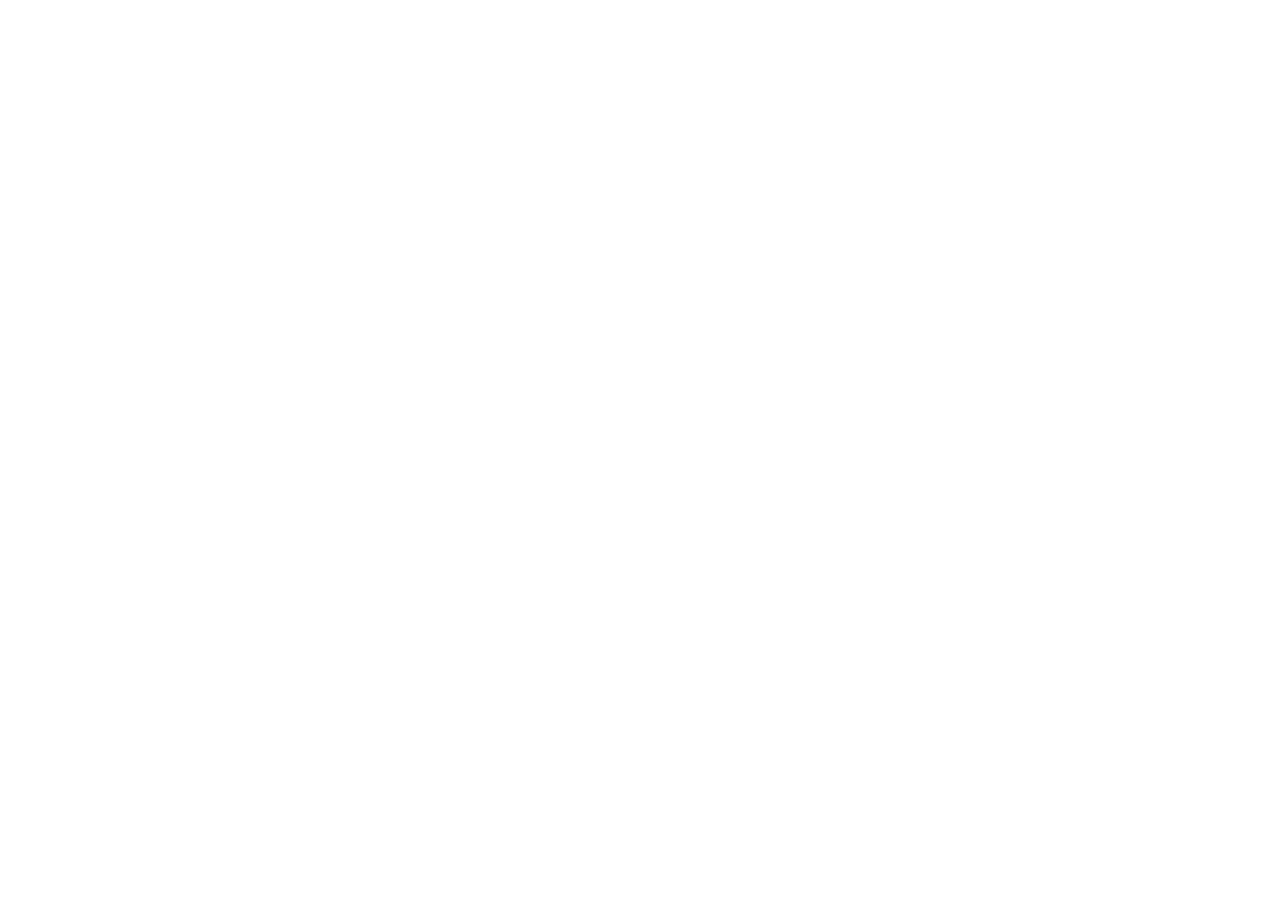
==== src/artist.html @ 1e5ed9c5 "add title" ====
<!DOCTYPE html>
<html lang="en">
<head>
    <meta charset="UTF-8">
    <meta http-equiv="X-UA-Compatible" content="IE=edge">
    <meta name="viewport" content="width=device-width, initial-scale=1.0">
    <title>Music Box Марго М</title>
</head>
<body>
    
</body>
</html>
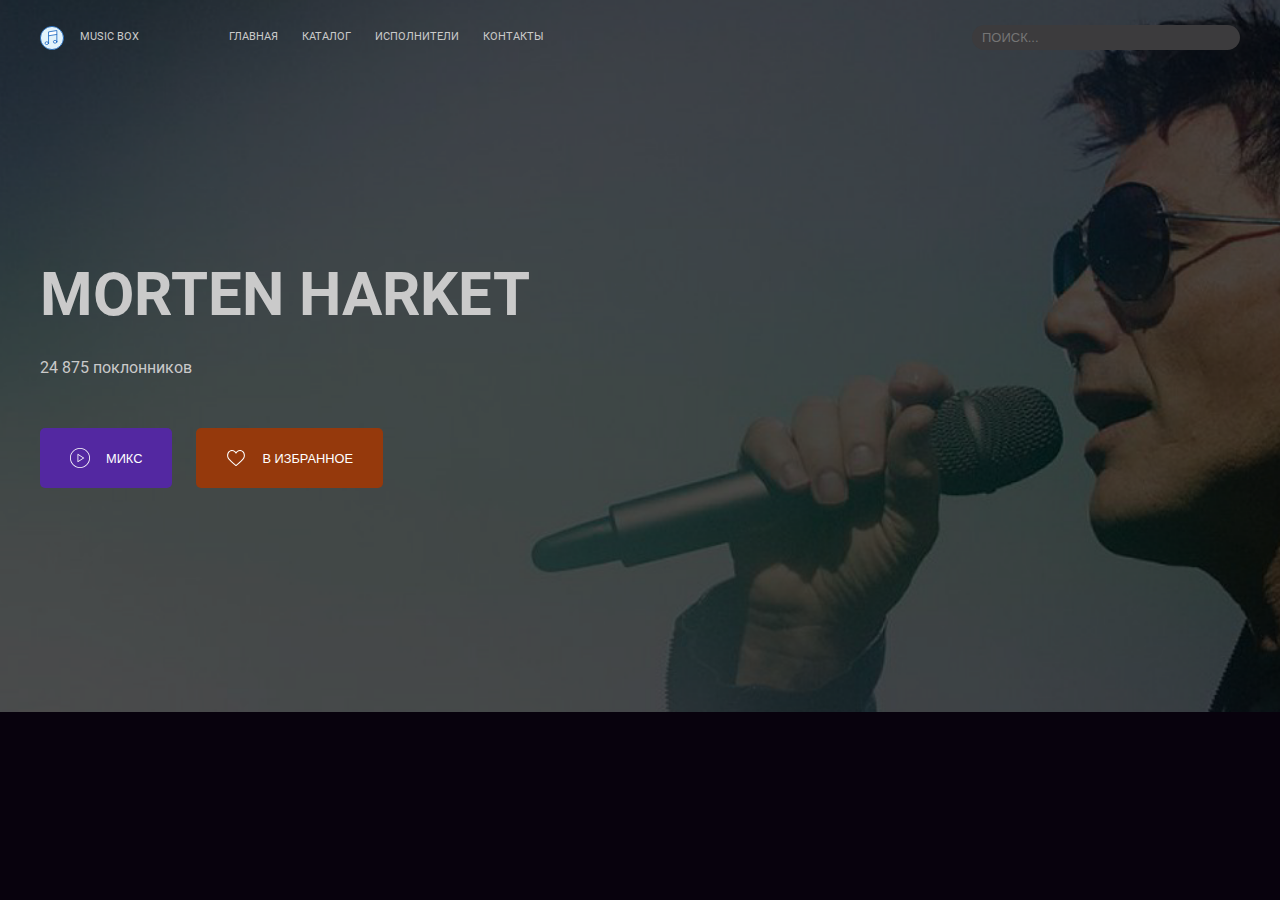
==== commit 144b7778: "artist.html первая секция" ====
--- a/src/artist.html
+++ b/src/artist.html
@@ -1,12 +1,46 @@
 <!DOCTYPE html>
-<html lang="en">
+<html lang="ru">
+
 <head>
     <meta charset="UTF-8">
     <meta http-equiv="X-UA-Compatible" content="IE=edge">
     <meta name="viewport" content="width=device-width, initial-scale=1.0">
     <title>Music Box Марго М</title>
+
+    <link rel="stylesheet" href="scss/general.css">
+    <link rel="stylesheet" href="scss/header.css">
+    <link rel="stylesheet" href="scss/artist.css">
+    <link rel="stylesheet" href="scss/footer.css">
 </head>
+
 <body>
-    
+    <header class="header">
+        <div class="logo">
+            <img src="images\logo.svg" alt="logo" class="logo__img">
+            <p class="logo__text">MUSIC BOX</p>
+        </div>
+        <ul class="nav__list">
+            <li class="nav__li"><a href="#" class="nav__link">Главная</a></li>
+            <li class="nav__li"><a href="#" class="nav__link">Каталог</a></li>
+            <li class="nav__li"><a href="#" class="nav__link">Исполнители</a></li>
+            <li class="nav__li"><a href="#" class="nav__link">Контакты</a></li>
+        </ul>
+        <input type="text" placeholder="ПОИСК..." class="nav__search">
+    </header>
+    <main>
+        <section id="page-description" class="artist">
+            <div class="content">
+                <h1 class="artist__title">Morten Harket</h1>
+                <p class="artist__text">24 875 поклонников</p>
+                <div class="artist__btns">
+                    <button class="btn artist__btn btn__purple"><img src="images\play-button.svg" alt="play-button"
+                            class="btn__play"> Микс</button>
+                    <button class="btn artist__btn btn__orange"><img src="images\heart.svg" alt="play-button"
+                        class="btn__heart"> В избранное</button>
+                </div>
+            </div>
+        </section>
+    </main>
 </body>
+
 </html>--- a/src/scss/general.css
+++ b/src/scss/general.css
@@ -0,0 +1,48 @@
+@font-face {
+  font-weight: 400;
+  font-family: Roboto;
+  src: url("../fonts/Roboto-Regular.ttf");
+}
+@font-face {
+  font-weight: 700;
+  font-family: Roboto;
+  src: url("../fonts/Roboto-Bold.ttf");
+}
+main {
+  margin: 0;
+}
+
+body {
+  margin: 0;
+  font-family: Roboto, sans-serif;
+  font-size: 18px;
+  line-height: 1.5;
+  color: #cacaca;
+  background-color: #08020d;
+}
+
+h1 {
+  margin: 0;
+  font-size: 60px;
+  line-height: 90px;
+  font-weight: 700;
+  text-transform: uppercase;
+}
+
+h2 {
+  margin: 0;
+  font-size: 38px;
+  line-height: 57px;
+  font-weight: 700;
+  text-transform: uppercase;
+}
+
+p {
+  margin: 0;
+}
+
+@media (max-width: 650px) {
+  h1 {
+    font-size: 18px;
+  }
+}/*# sourceMappingURL=general.css.map */--- a/src/scss/header.css
+++ b/src/scss/header.css
@@ -0,0 +1,192 @@
+/* header */
+.header {
+  position: absolute;
+  top: 25px;
+  left: 0;
+  right: 0;
+  margin: 0 auto;
+  padding: 0;
+  font-size: 11px;
+  display: flex;
+  flex-direction: row;
+  align-items: center;
+  max-width: 1200px;
+  z-index: 1;
+}
+
+.nav {
+  display: flex;
+  flex-direction: row;
+  align-items: center;
+}
+.nav__list {
+  display: flex;
+  flex-direction: row;
+  margin: 0;
+  padding-left: 78px;
+}
+.nav__li {
+  display: block;
+  list-style: none;
+  margin: 0 12px;
+  text-transform: uppercase;
+}
+.nav__link {
+  text-decoration: none;
+  color: #cacaca;
+}
+.nav__link:hover {
+  color: #fff;
+}
+.nav__search {
+  padding: 0 10px;
+  margin: 0;
+  margin-left: auto;
+  width: 248px;
+  height: 25px;
+  border-radius: 50px;
+  border: none;
+  background-color: #3c3b3d;
+  font-family: Arial, Helvetica, sans-serif;
+  font-size: 13px;
+  color: #757575;
+}
+
+.logo__img {
+  width: 24px;
+  height: 24px;
+  margin-right: 16px;
+}
+
+.logo__text {
+  margin: 0;
+}
+
+.logo {
+  display: flex;
+  flex-direction: row;
+  align-items: center;
+}
+
+@media (max-width: 1200px) {
+  .header {
+    margin-right: 20px;
+  }
+}
+@media (max-width: 675px) {
+  .header {
+    display: flex;
+    flex-direction: column;
+    align-items: flex-start;
+    padding: 0 20px;
+  }
+  .nav__list {
+    display: flex;
+    flex-direction: column;
+    padding: 0;
+  }
+  .nav__li {
+    padding: 0;
+    margin: 0;
+    margin-bottom: 3px;
+  }
+  .nav__link {
+    padding: 0;
+    margin: 0;
+  }
+  .nav__search {
+    width: 100%;
+    margin: 0;
+    margin-top: 15px;
+  }
+  .logo {
+    display: flex;
+    flex-direction: row;
+    align-items: center;
+    margin-bottom: 17px;
+  }
+}
+/*hero */
+.hero {
+  position: relative;
+  display: flex;
+  justify-content: center;
+  margin: 0;
+  background-image: url("../images/banner.png");
+  background-position: center;
+  background-size: cover;
+}
+.hero__subtitle {
+  margin-bottom: 31px;
+}
+.hero__form {
+  max-width: 570px;
+  margin: 0 auto;
+}
+.hero__text {
+  margin-bottom: 31px;
+}
+
+.content {
+  max-width: 1200px;
+  margin: 200px auto;
+  text-align: center;
+}
+
+.form__input {
+  min-width: 258px;
+  min-height: 50px;
+  padding: 0;
+  padding-left: 20px;
+  margin: 0;
+  margin-bottom: 1.5rem;
+  border: 2px solid #cacaca;
+  border-radius: 3px;
+  background: none;
+  color: #fff;
+}
+
+.btn {
+  padding: 20px 30px;
+  border-radius: 5px;
+  font-family: Arial, Helvetica, sans-serif;
+  text-transform: uppercase;
+  color: #fff;
+  cursor: pointer;
+}
+.btn__green {
+  width: 100%;
+  border: none;
+  background-color: #34c176;
+}
+.btn__green:hover {
+  background-color: #1e8950;
+}
+
+@media (max-width: 1200px) {
+  .hero {
+    padding: 0 20px;
+  }
+  .content {
+    width: 100%;
+    margin: 250px 0 200px 0;
+    margin-right: 20px;
+  }
+}
+@media (max-width: 650px) {
+  .hero__title {
+    font-size: 30px;
+    line-height: 45px;
+  }
+  .hero__subtitle {
+    font-size: 18px;
+    margin-bottom: 16px;
+  }
+  .hero__text {
+    font-size: 16px;
+    margin-bottom: 16px;
+  }
+  .form__input {
+    width: 100%;
+  }
+}/*# sourceMappingURL=header.css.map */--- a/src/scss/artist.css
+++ b/src/scss/artist.css
@@ -0,0 +1,78 @@
+.artist {
+  margin: 0;
+  background-image: url("../images/Morten Harket.png");
+  background-position: center;
+  background-size: cover;
+  display: flex;
+}
+.artist__title {
+  margin-top: 50px;
+  margin-bottom: 16px;
+}
+.artist__text {
+  font-size: 16px;
+  margin-bottom: 48px;
+}
+.artist__btn {
+  display: flex;
+  align-items: center;
+  max-width: 200px;
+  padding: 20px 30px;
+  font-size: 12.8px;
+  text-transform: uppercase;
+  margin-right: 1.5rem;
+  margin-bottom: 1.5rem;
+  border-radius: 5px;
+  border: none;
+}
+.artist__btns {
+  display: flex;
+  flex-direction: row;
+}
+
+.artist .content {
+  width: 1200px;
+  text-align: left;
+}
+
+.btn__purple {
+  background: #5328a1;
+  position: relative;
+}
+.btn__orange {
+  background: #95390c;
+}
+.btn__play {
+  width: 20px;
+  height: 20px;
+  margin-right: 16px;
+  filter: invert(1);
+}
+.btn__heart {
+  width: 20px;
+  height: 17.79px;
+  margin-right: 16px;
+  filter: invert(1);
+}
+
+@media (max-width: 1220px) {
+  .artist {
+    padding: 0 20px;
+  }
+  .artist .content {
+    max-width: 1200px;
+  }
+}
+@media (max-width: 650px) {
+  .artist__title {
+    font-size: 30px;
+    margin-top: 25px;
+    margin-bottom: 0;
+  }
+  .artist__btns {
+    flex-direction: column;
+  }
+  .artist .content {
+    margin: 200px 0;
+  }
+}/*# sourceMappingURL=artist.css.map */--- a/src/scss/footer.css
+++ b/src/scss/footer.css
@@ -0,0 +1,103 @@
+.footer {
+  margin: 0 auto;
+  padding: 0;
+  max-width: 1200px;
+}
+.footer__links {
+  padding: 3rem 0;
+  display: flex;
+  -moz-column-count: 4;
+       column-count: 4;
+  gap: 40px;
+  -moz-column-width: 270px;
+       column-width: 270px;
+}
+.footer__column-title {
+  margin-bottom: 15px;
+  font-size: 18px;
+  line-height: 27px;
+  font-weight: 700;
+  text-transform: uppercase;
+  color: #fff;
+}
+.footer__link {
+  display: block;
+  font-size: 16px;
+  line-height: 24px;
+  font-weight: 400;
+  text-decoration: none;
+  color: #e0e0e0;
+}
+.footer__text {
+  font-size: 16px;
+  line-height: 24px;
+  font-weight: 400;
+  color: #e0e0e0;
+}
+.footer__imgs {
+  display: flex;
+  flex-direction: row;
+  gap: 24px;
+}
+.footer__low-menu {
+  padding: 2rem 0;
+  display: flex;
+  flex-direction: row;
+  gap: 16px;
+}
+
+.first-column {
+  display: block;
+  width: 270px;
+}
+
+.second-column {
+  display: block;
+  width: 270px;
+}
+
+.third-column {
+  display: block;
+  width: 270px;
+}
+
+.fourth-column {
+  display: block;
+  width: 270px;
+  margin-left: 25px;
+}
+
+.bg-gradient {
+  position: relative;
+  background: linear-gradient(89.75deg, #5328a1 32.83%, #95390c 81.56%);
+  background-size: cover;
+}
+.bg-gradient::before {
+  position: absolute;
+  top: 236px;
+  left: 0;
+  content: "";
+  display: block;
+  height: 2px;
+  width: 100%;
+  background: #cacaca;
+}
+
+@media (max-width: 650px) {
+  .footer {
+    padding: 0 20px;
+  }
+  .footer__links {
+    flex-direction: column;
+    gap: 30px;
+  }
+  .footer__low-menu {
+    flex-direction: column;
+  }
+  .fourth-column {
+    margin: 0;
+  }
+  .bg-gradient::before {
+    top: 642px;
+  }
+}/*# sourceMappingURL=footer.css.map */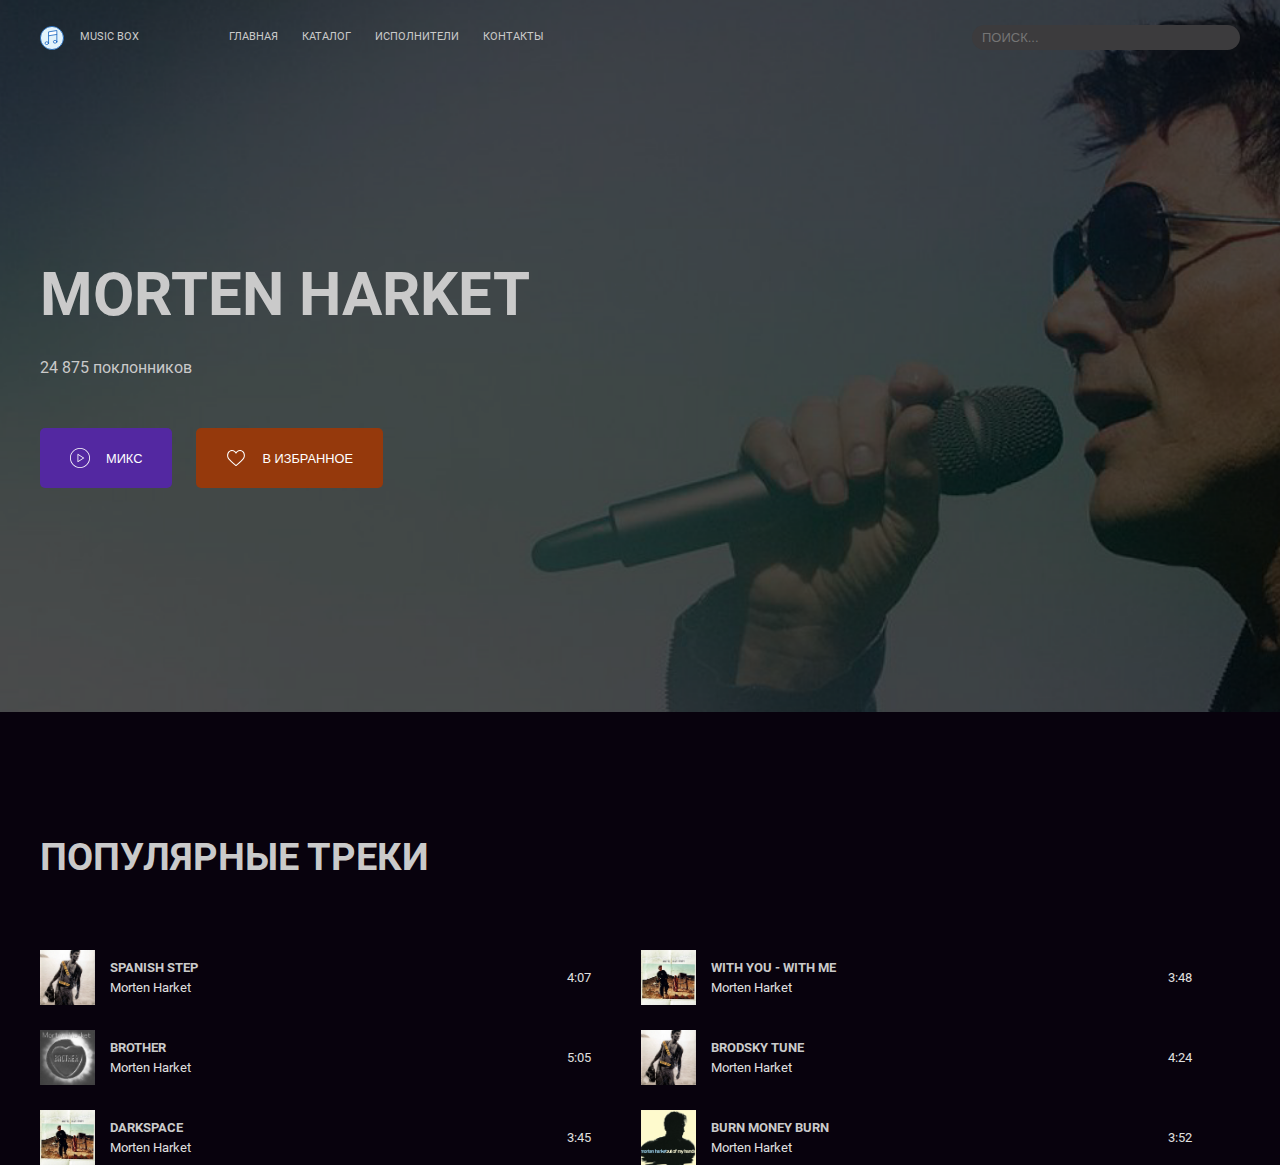
==== commit 018aa402: "artist.html вторая секция" ====
--- a/src/artist.html
+++ b/src/artist.html
@@ -10,6 +10,7 @@
     <link rel="stylesheet" href="scss/general.css">
     <link rel="stylesheet" href="scss/header.css">
     <link rel="stylesheet" href="scss/artist.css">
+    <link rel="stylesheet" href="scss/page-popular-track.css">
     <link rel="stylesheet" href="scss/footer.css">
 </head>
 
@@ -36,7 +37,64 @@
                     <button class="btn artist__btn btn__purple"><img src="images\play-button.svg" alt="play-button"
                             class="btn__play"> Микс</button>
                     <button class="btn artist__btn btn__orange"><img src="images\heart.svg" alt="play-button"
-                        class="btn__heart"> В избранное</button>
+                            class="btn__heart"> В избранное</button>
+                </div>
+            </div>
+        </section>
+        <section id="page-popular-track" class="page-popular-track">
+            <div class="content">
+                <h1 class="popular-track__title">Популярные треки</h1>
+                <div class="popular-track__tracks">
+                    <div class="popular-track__track">
+                        <img src="images\Wild Seed.png" alt="Wild Seed" class="popular-track__track-img">
+                        <div class="popular-track__text">
+                            <h3 class="popular-track__track-title">Spanish Step</h3>
+                            <p class="popular-track__track-artist">Morten Harket</p>
+                        </div>
+                        <p class="popular-track__track-time">4:07</p>
+                    </div>
+                    <div class="popular-track__track">
+                        <img src="images\Letter from Egypt.png" alt="Letter from Egypt"
+                            class="popular-track__track-img">
+                        <div class="popular-track__text">
+                            <h3 class="popular-track__track-title">With You - With Me</h3>
+                            <p class="popular-track__track-artist">Morten Harket</p>
+                        </div>
+                        <p class="popular-track__track-time">3:48</p>
+                    </div>
+                    <div class="popular-track__track">
+                        <img src="images\Brother.png" alt="Brother" class="popular-track__track-img">
+                        <div class="popular-track__text">
+                            <h3 class="popular-track__track-title">Brother</h3>
+                            <p class="popular-track__track-artist">Morten Harket</p>
+                        </div>
+                        <p class="popular-track__track-time">5:05</p>
+                    </div>
+                    <div class="popular-track__track">
+                        <img src="images\Wild Seed.png" alt="Wild Seed" class="popular-track__track-img">
+                        <div class="popular-track__text">
+                            <h3 class="popular-track__track-title">Brodsky Tune</h3>
+                            <p class="popular-track__track-artist">Morten Harket</p>
+                        </div>
+                        <p class="popular-track__track-time">4:24</p>
+                    </div>
+                    <div class="popular-track__track">
+                        <img src="images\Letter from Egypt.png" alt="Letter from Egypt"
+                            class="popular-track__track-img">
+                        <div class="popular-track__text">
+                            <h3 class="popular-track__track-title">Darkspace</h3>
+                            <p class="popular-track__track-artist">Morten Harket</p>
+                        </div>
+                        <p class="popular-track__track-time">3:45</p>
+                    </div>
+                    <div class="popular-track__track">
+                        <img src="images\Out of My Hands.png" alt="Out of My Hands" class="popular-track__track-img">
+                        <div class="popular-track__text">
+                            <h3 class="popular-track__track-title">Burn Money Burn</h3>
+                            <p class="popular-track__track-artist">Morten Harket</p>
+                        </div>
+                        <p class="popular-track__track-time">3:52</p>
+                    </div>
                 </div>
             </div>
         </section>
--- a/src/scss/page-popular-track.css
+++ b/src/scss/page-popular-track.css
@@ -0,0 +1,64 @@
+.page-popular-track .content {
+  margin: 0 auto;
+  margin-top: 100px;
+  text-align: left;
+}
+
+.popular-track__title {
+  font-size: 38px;
+  margin-bottom: 48px;
+}
+.popular-track__tracks {
+  display: flex;
+  flex-direction: row;
+  flex-wrap: wrap;
+  gap: 25px 50px;
+}
+.popular-track__track {
+  display: flex;
+  flex-direction: row;
+  align-items: center;
+  width: 551px;
+}
+.popular-track__track-img {
+  height: 55px;
+  width: 55px;
+}
+.popular-track__text {
+  display: flex;
+  flex-direction: column;
+  justify-content: center;
+  margin-left: 15px;
+}
+.popular-track__track-title {
+  margin: 0;
+  font-size: 12.8px;
+  font-weight: 700;
+  text-transform: uppercase;
+}
+.popular-track__track-artist {
+  margin: 0;
+  font-size: 12.8px;
+  font-weight: 400;
+  color: #e0e0e0;
+}
+.popular-track__track-time {
+  margin-left: auto;
+  font-size: 12.8px;
+  color: #e0e0e0;
+}
+
+@media (max-width: 1220px) {
+  .page-popular-track {
+    padding: 0 20px;
+  }
+  .popular-track__track {
+    width: 100%;
+  }
+}
+@media (max-width: 650px) {
+  .popular-track__title {
+    font-size: 18px;
+    margin: 0;
+  }
+}/*# sourceMappingURL=page-popular-track.css.map */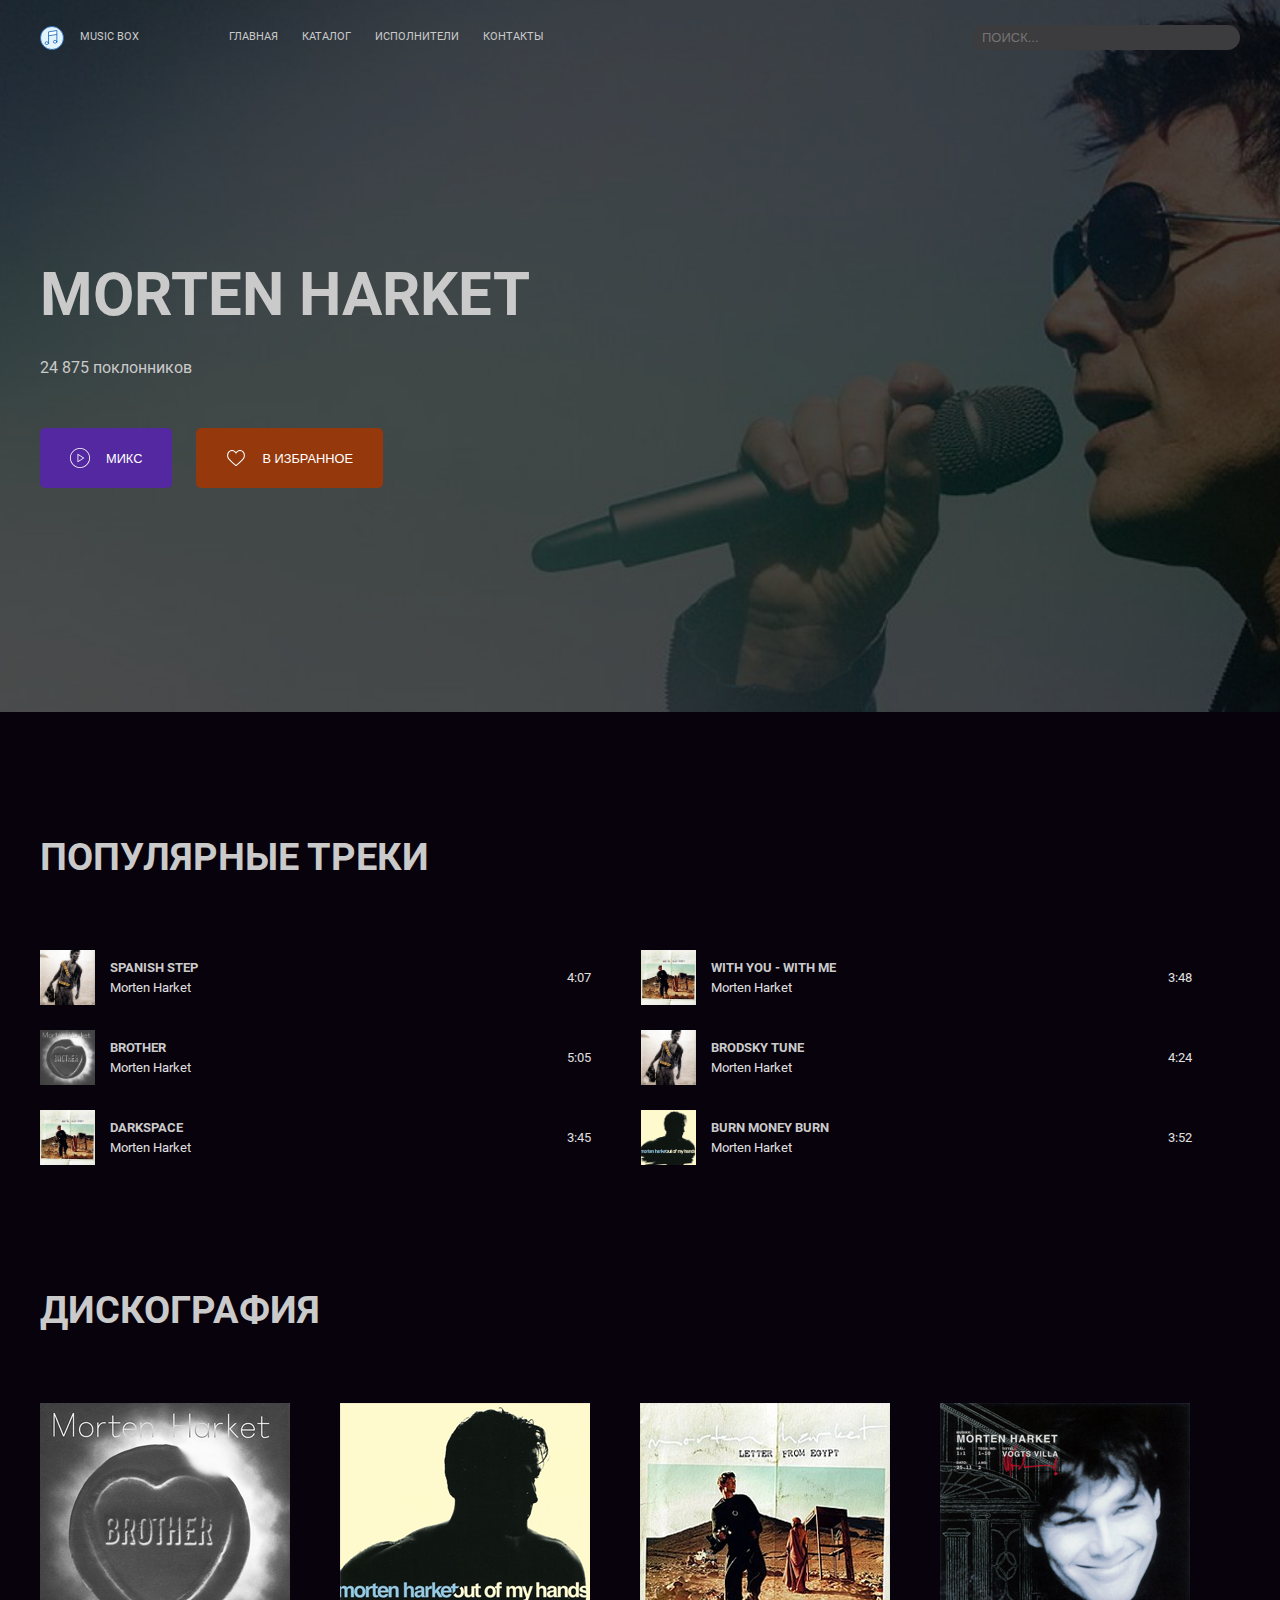
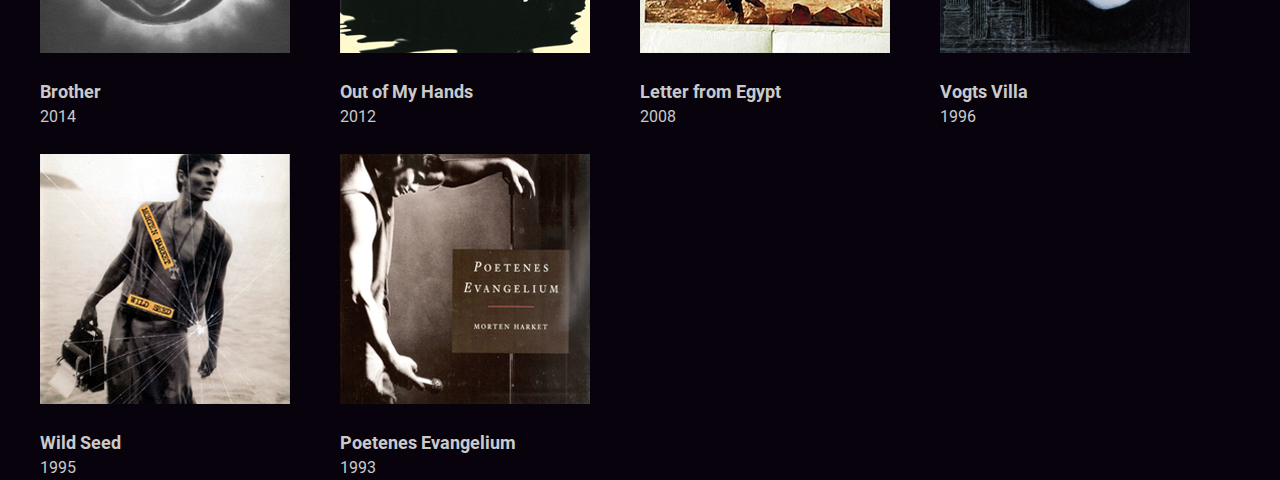
==== commit 8e9198d1: "artist.html секция 3" ====
--- a/src/artist.html
+++ b/src/artist.html
@@ -11,6 +11,7 @@
     <link rel="stylesheet" href="scss/header.css">
     <link rel="stylesheet" href="scss/artist.css">
     <link rel="stylesheet" href="scss/page-popular-track.css">
+    <link rel="stylesheet" href="scss/page-discography.css">
     <link rel="stylesheet" href="scss/footer.css">
 </head>
 
@@ -98,6 +99,43 @@
                 </div>
             </div>
         </section>
+        <section id="page-discography" class="page-discography">
+            <div class="content">
+                <h1 class="discography__title">Дискография</h1>
+                <div class="discography__albums">
+                    <div class="discography__album">
+                        <img src="images\Brother.png" alt="Brother" class="discography__album-img">
+                        <h3 class="discography__album-title">Brother</h3>
+                        <p class="discography__album-year">2014</p>
+                    </div>
+                    <div class="discography__album">
+                        <img src="images\Out of My Hands.png" alt="Out of My Handsr" class="discography__album-img">
+                        <h3 class="discography__album-title">Out of My Hands</h3>
+                        <p class="discography__album-year">2012</p>
+                    </div>
+                    <div class="discography__album">
+                        <img src="images\Letter from Egypt.png" alt="Letter from Egypt" class="discography__album-img">
+                        <h3 class="discography__album-title">Letter from Egypt</h3>
+                        <p class="discography__album-year">2008</p>
+                    </div>
+                    <div class="discography__album">
+                        <img src="images\Vogts Villa.png" alt="Vogts Villar" class="discography__album-img">
+                        <h3 class="discography__album-title">Vogts Villa</h3>
+                        <p class="discography__album-year">1996</p>
+                    </div>
+                    <div class="discography__album">
+                        <img src="images\Wild Seed.png" alt="Wild Seedr" class="discography__album-img">
+                        <h3 class="discography__album-title">Wild Seed</h3>
+                        <p class="discography__album-year">1995</p>
+                    </div>
+                    <div class="discography__album">
+                        <img src="images\Poetenes Evangelium.png" alt="Poetenes Evangelium" class="discography__album-img">
+                        <h3 class="discography__album-title">Poetenes Evangelium</h3>
+                        <p class="discography__album-year">1993</p>
+                    </div>
+                </div>
+            </div>
+        </section>
     </main>
 </body>
 
--- a/src/scss/page-discography.css
+++ b/src/scss/page-discography.css
@@ -0,0 +1,51 @@
+.page-discography .content {
+  margin: 0 auto;
+  margin-top: 100px;
+  text-align: left;
+}
+
+.discography__title {
+  font-size: 38px;
+  margin-bottom: 48px;
+}
+.discography__albums {
+  display: flex;
+  flex-direction: row;
+  flex-wrap: wrap;
+  gap: 25px 50px;
+}
+.discography__album {
+  width: 250px;
+}
+.discography__album-img {
+  height: 250px;
+  width: 250px;
+}
+.discography__album-title {
+  margin: 0;
+  margin-top: 18px;
+  font-size: 18px;
+  font-weight: 700;
+}
+.discography__album-year {
+  font-size: 16px;
+}
+
+@media (max-width: 1220px) {
+  .page-discography {
+    padding: 0 20px;
+  }
+}
+@media (max-width: 650px) {
+  .discography__title {
+    margin: 0;
+    font-size: 18px;
+  }
+  .discography__album {
+    width: 137px;
+  }
+  .discography__album-img {
+    height: 137px;
+    width: 137px;
+  }
+}/*# sourceMappingURL=page-discography.css.map */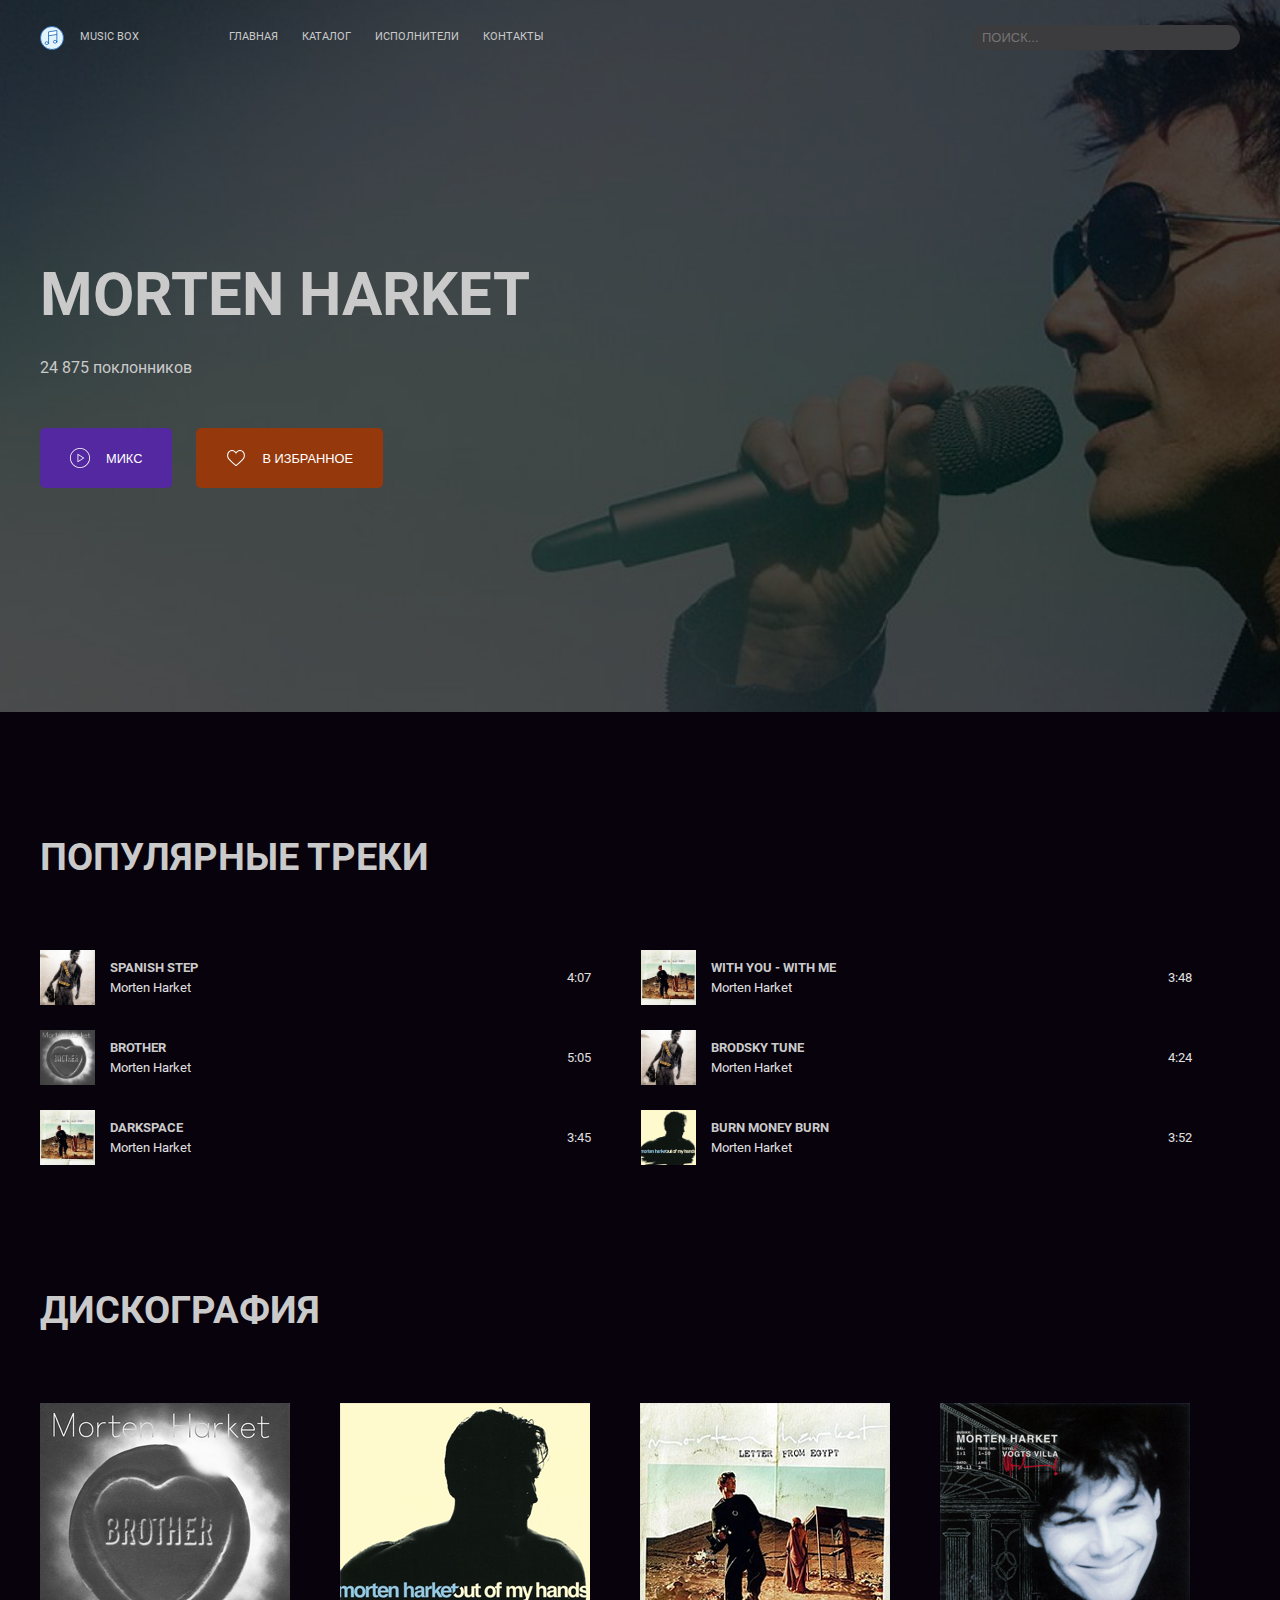
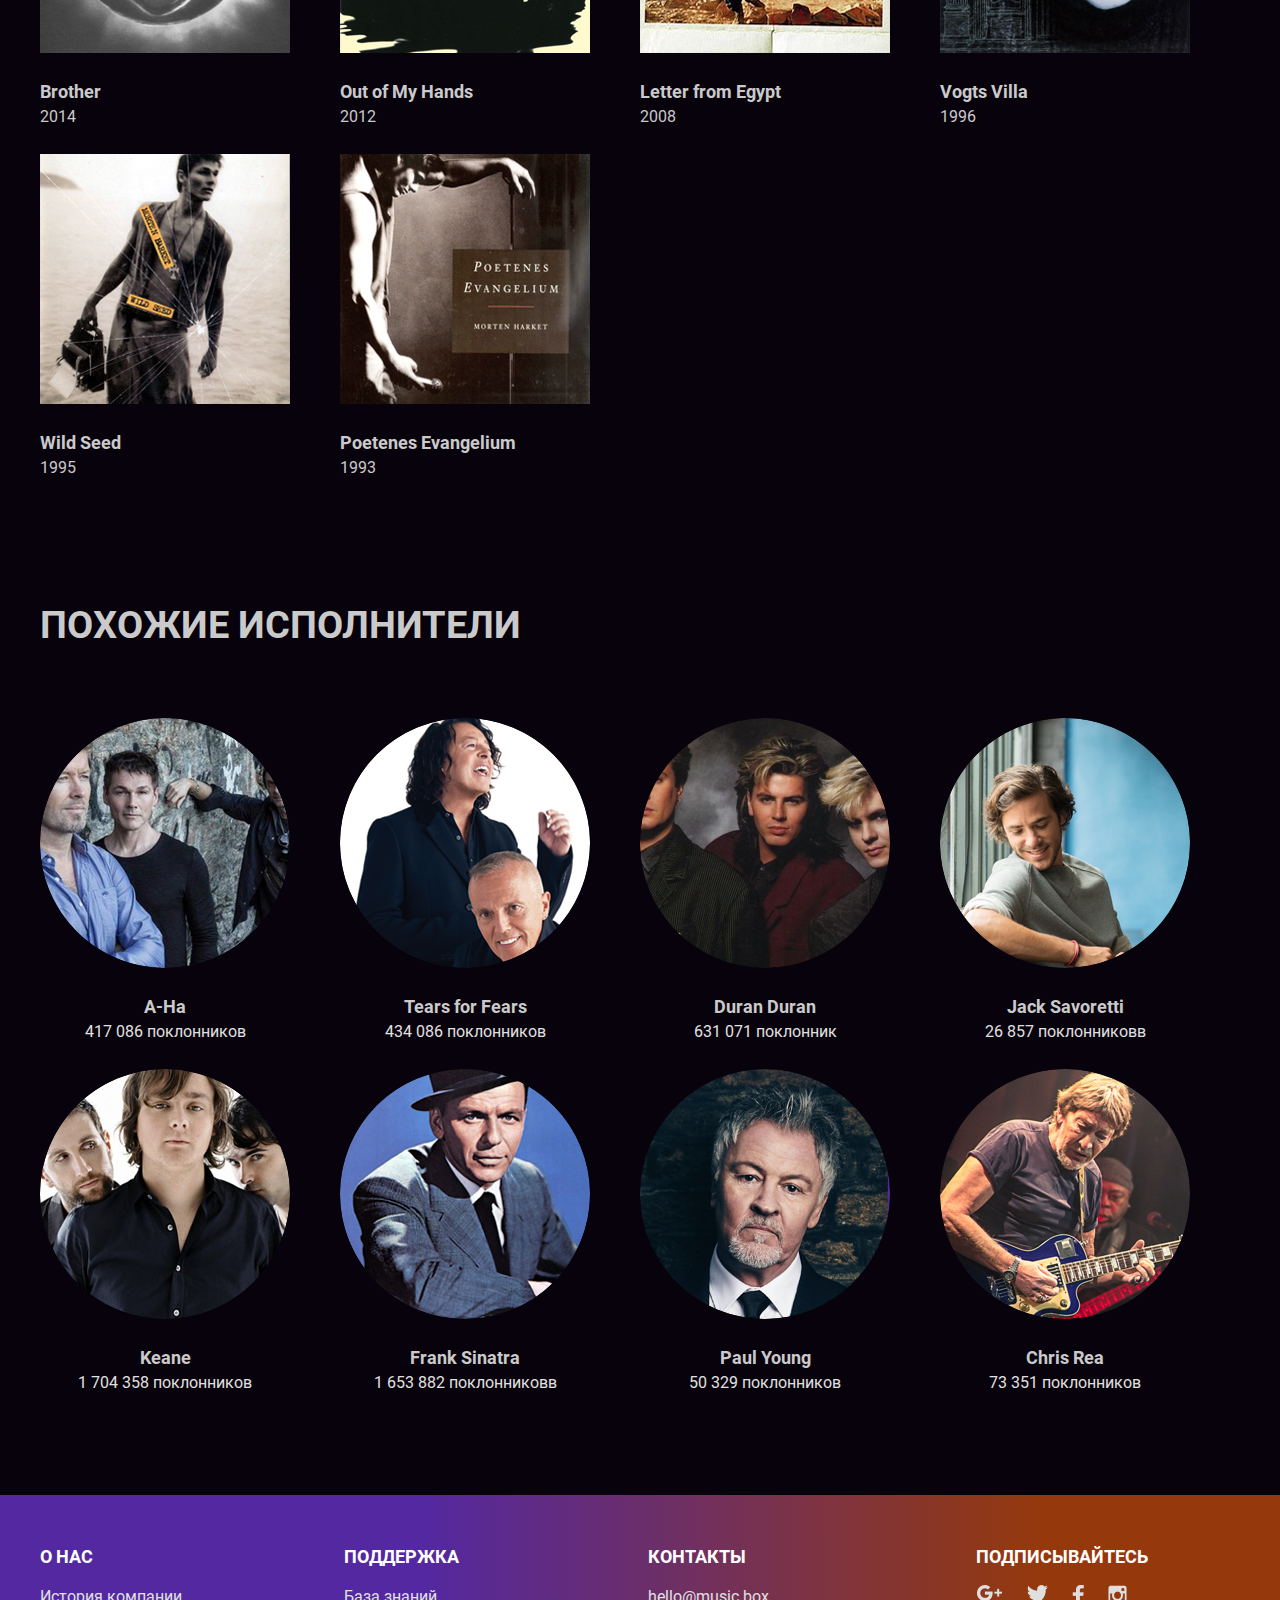
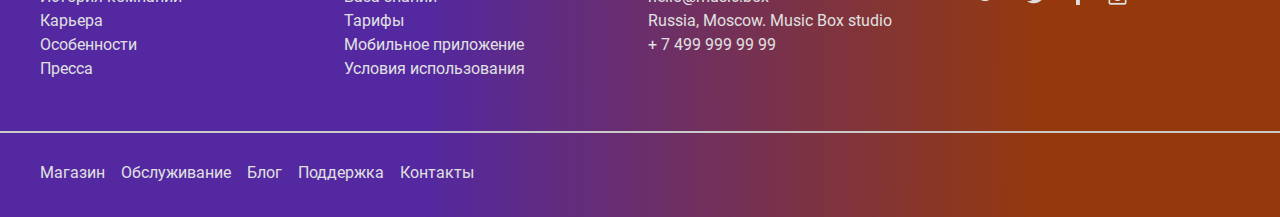
==== commit 938b4a81: "закончила" ====
--- a/src/artist.html
+++ b/src/artist.html
@@ -12,6 +12,7 @@
     <link rel="stylesheet" href="scss/artist.css">
     <link rel="stylesheet" href="scss/page-popular-track.css">
     <link rel="stylesheet" href="scss/page-discography.css">
+    <link rel="stylesheet" href="scss/page-similar.css">
     <link rel="stylesheet" href="scss/footer.css">
 </head>
 
@@ -136,7 +137,100 @@
                 </div>
             </div>
         </section>
+        <section id="page-similar" class="page-similar">
+            <div class="content">
+                <h1 class="similar__title">Похожие исполнители</h1>
+                <div class="similar__artists">
+                    <div class="similar__artist">
+                        <img src="images\A-ha.png" alt="A-ha" class="similar__artist-img">
+                        <h3 class="similar__artist-name">A-Ha</h3>
+                        <p class="similar__artist-subs">417 086 поклонников</p>
+                    </div>
+                    <div class="similar__artist">
+                        <img src="images\Tears for Fears.png" alt="Tears for Fears" class="similar__artist-img">
+                        <h3 class="similar__artist-name">Tears for Fears</h3>
+                        <p class="similar__artist-subs">434 086 поклонников</p>
+                    </div>
+                    <div class="similar__artist">
+                        <img src="images\Duran Duran.png" alt="Duran Duran" class="similar__artist-img">
+                        <h3 class="similar__artist-name">Duran Duran</h3>
+                        <p class="similar__artist-subs">631 071 поклонник</p>
+                    </div>
+                    <div class="similar__artist">
+                        <img src="images\Jack Savoretti.png" alt="Jack Savoretti" class="similar__artist-img">
+                        <h3 class="similar__artist-name">Jack Savoretti</h3>
+                        <p class="similar__artist-subs">26 857 поклонниковв</p>
+                    </div>
+                    <div class="similar__artist">
+                        <img src="images\Keane.png" alt="Keane" class="similar__artist-img">
+                        <h3 class="similar__artist-name">Keane</h3>
+                        <p class="similar__artist-subs">1 704 358 поклонников</p>
+                    </div>
+                    <div class="similar__artist">
+                        <img src="images\Frank Sinatra.png" alt="Frank Sinatraa" class="similar__artist-img">
+                        <h3 class="similar__artist-name">Frank Sinatra</h3>
+                        <p class="similar__artist-subs">1 653 882 поклонниковв</p>
+                    </div>
+                    <div class="similar__artist">
+                        <img src="images\Paul Young.png" alt="Paul Young" class="similar__artist-img">
+                        <h3 class="similar__artist-name">Paul Young</h3>
+                        <p class="similar__artist-subs">50 329 поклонников</p>
+                    </div>
+                    <div class="similar__artist">
+                        <img src="images\Chris Rea.png" alt="Chris Rea" class="similar__artist-img">
+                        <h3 class="similar__artist-name">Chris Rea</h3>
+                        <p class="similar__artist-subs">73 351 поклонников</p>
+                    </div>
+                </div>
+            </div>
+        </section>
     </main>
+    <footer class="bg-gradient">
+        <div class="footer">
+            <div class="footer__links">
+                <div class="first-column">
+                    <h2 class="footer__column-title">О нас</h2>
+                    <a href="#" class="footer__link">История компании</a>
+                    <a href="#" class="footer__link">Карьера</a>
+                    <a href="#" class="footer__link">Особенности</a>
+                    <a href="#" class="footer__link">Пресса</a>
+                </div>
+                <div class="second-column">
+                    <h2 class="footer__column-title">Поддержка</h2>
+                    <a href="#" class="footer__link">База знаний</a>
+                    <a href="#" class="footer__link">Тарифы</a>
+                    <a href="#" class="footer__link">Мобильное приложение</a>
+                    <a href="#" class="footer__link">Условия использования</a>
+                </div>
+                <div class="third-column">
+                    <h2 class="footer__column-title">Контакты</h2>
+                    <p class="footer__text">hello@music.box</p>
+                    <p class="footer__text">Russia, Moscow. Music Box studio</p>
+                    <p class="footer__text">+ 7 499 999 99 99</p>
+                </div>
+                <div class="fourth-column">
+                    <h2 class="footer__column-title">Подписывайтесь</h2>
+                    <div class="footer__imgs">
+                        <a href="#" class="footer__link"><img src="images\Google+.png" alt="Google+"
+                                class="footer__img"></a>
+                        <a href="#" class="footer__link"><img src="images\Twitter.png" alt="Twitter"
+                                class="footer__img"></a>
+                        <a href="#" class="footer__link"><img src="images\Facebook.png" alt="Facebook"
+                                class="footer__img"></a>
+                        <a href="#" class="footer__link"><img src="images\Instagram.png" alt="Instagram"
+                                class="footer__img"></a>
+                    </div>
+                </div>
+            </div>
+            <div class="footer__low-menu">
+                <a href="#" class="footer__link">Магазин</a>
+                <a href="#" class="footer__link">Обслуживание</a>
+                <a href="#" class="footer__link">Блог</a>
+                <a href="#" class="footer__link">Поддержка</a>
+                <a href="#" class="footer__link">Контакты</a>
+            </div>
+        </div>
+    </footer>
 </body>
 
 </html>--- a/src/scss/header.css
+++ b/src/scss/header.css
@@ -68,7 +68,7 @@
   align-items: center;
 }
 
-@media (max-width: 1200px) {
+@media (max-width: 1220px) {
   .header {
     margin-right: 20px;
   }
@@ -163,7 +163,7 @@
   background-color: #1e8950;
 }
 
-@media (max-width: 1200px) {
+@media (max-width: 1220px) {
   .hero {
     padding: 0 20px;
   }
--- a/src/scss/page-similar.css
+++ b/src/scss/page-similar.css
@@ -0,0 +1,53 @@
+.page-similar .content {
+  margin: 100px auto;
+  text-align: left;
+}
+
+.similar__title {
+  font-size: 38px;
+  margin-bottom: 48px;
+}
+.similar__artists {
+  display: flex;
+  flex-direction: row;
+  flex-wrap: wrap;
+  gap: 25px 50px;
+}
+.similar__artist {
+  width: 250px;
+  text-align: center;
+}
+.similar__artist-img {
+  border-radius: 50%;
+  height: 250px;
+  width: 250px;
+}
+.similar__artist-name {
+  margin: 0;
+  margin-top: 18px;
+  font-size: 18px;
+  font-weight: 700;
+}
+.similar__artist-subs {
+  font-size: 16px;
+  color: #e0e0e0;
+}
+
+@media (max-width: 1220px) {
+  .page-similar {
+    padding: 0 20px;
+  }
+}
+@media (max-width: 650px) {
+  .similar__title {
+    margin: 0;
+    font-size: 18px;
+  }
+  .similar__artist {
+    width: 137px;
+  }
+  .similar__artist-img {
+    height: 137px;
+    width: 137px;
+  }
+}/*# sourceMappingURL=page-similar.css.map */--- a/src/scss/footer.css
+++ b/src/scss/footer.css
@@ -83,10 +83,12 @@
   background: #cacaca;
 }
 
-@media (max-width: 650px) {
+@media (max-width: 1220px) {
   .footer {
     padding: 0 20px;
   }
+}
+@media (max-width: 650px) {
   .footer__links {
     flex-direction: column;
     gap: 30px;
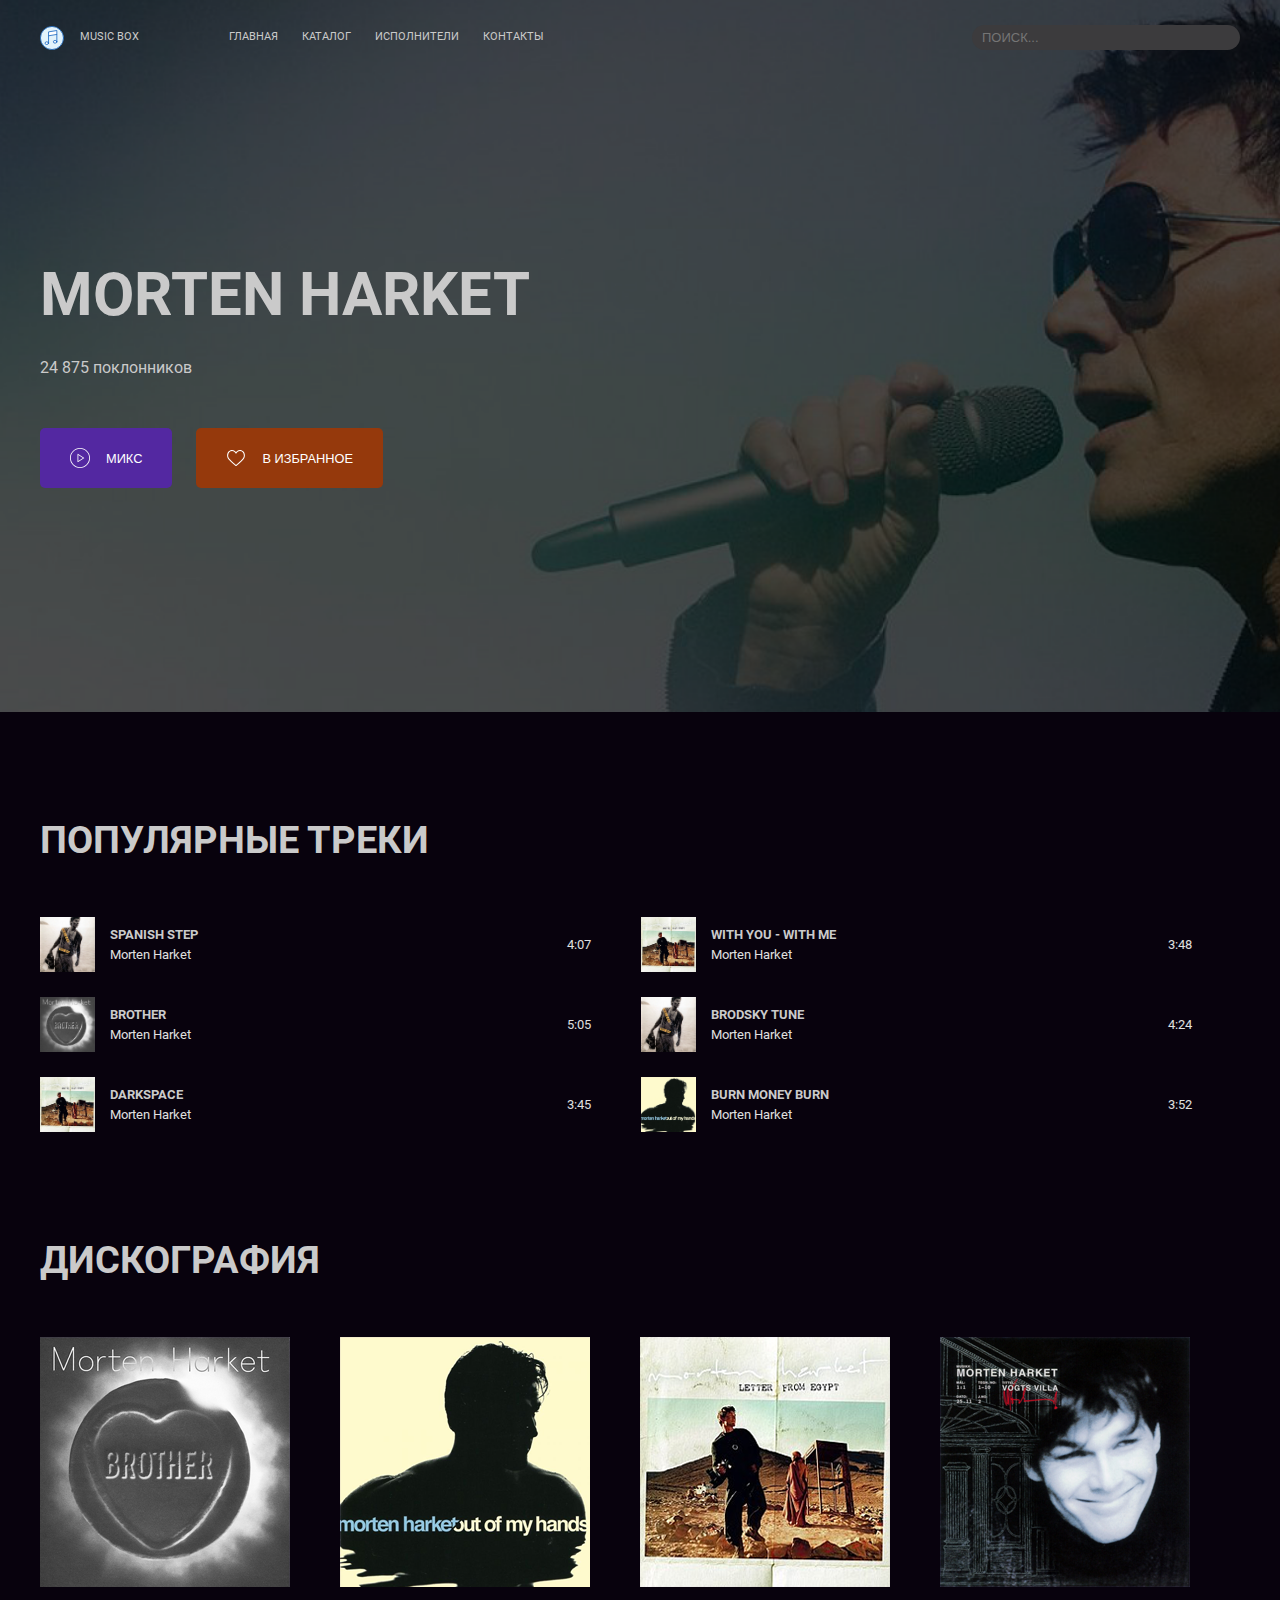
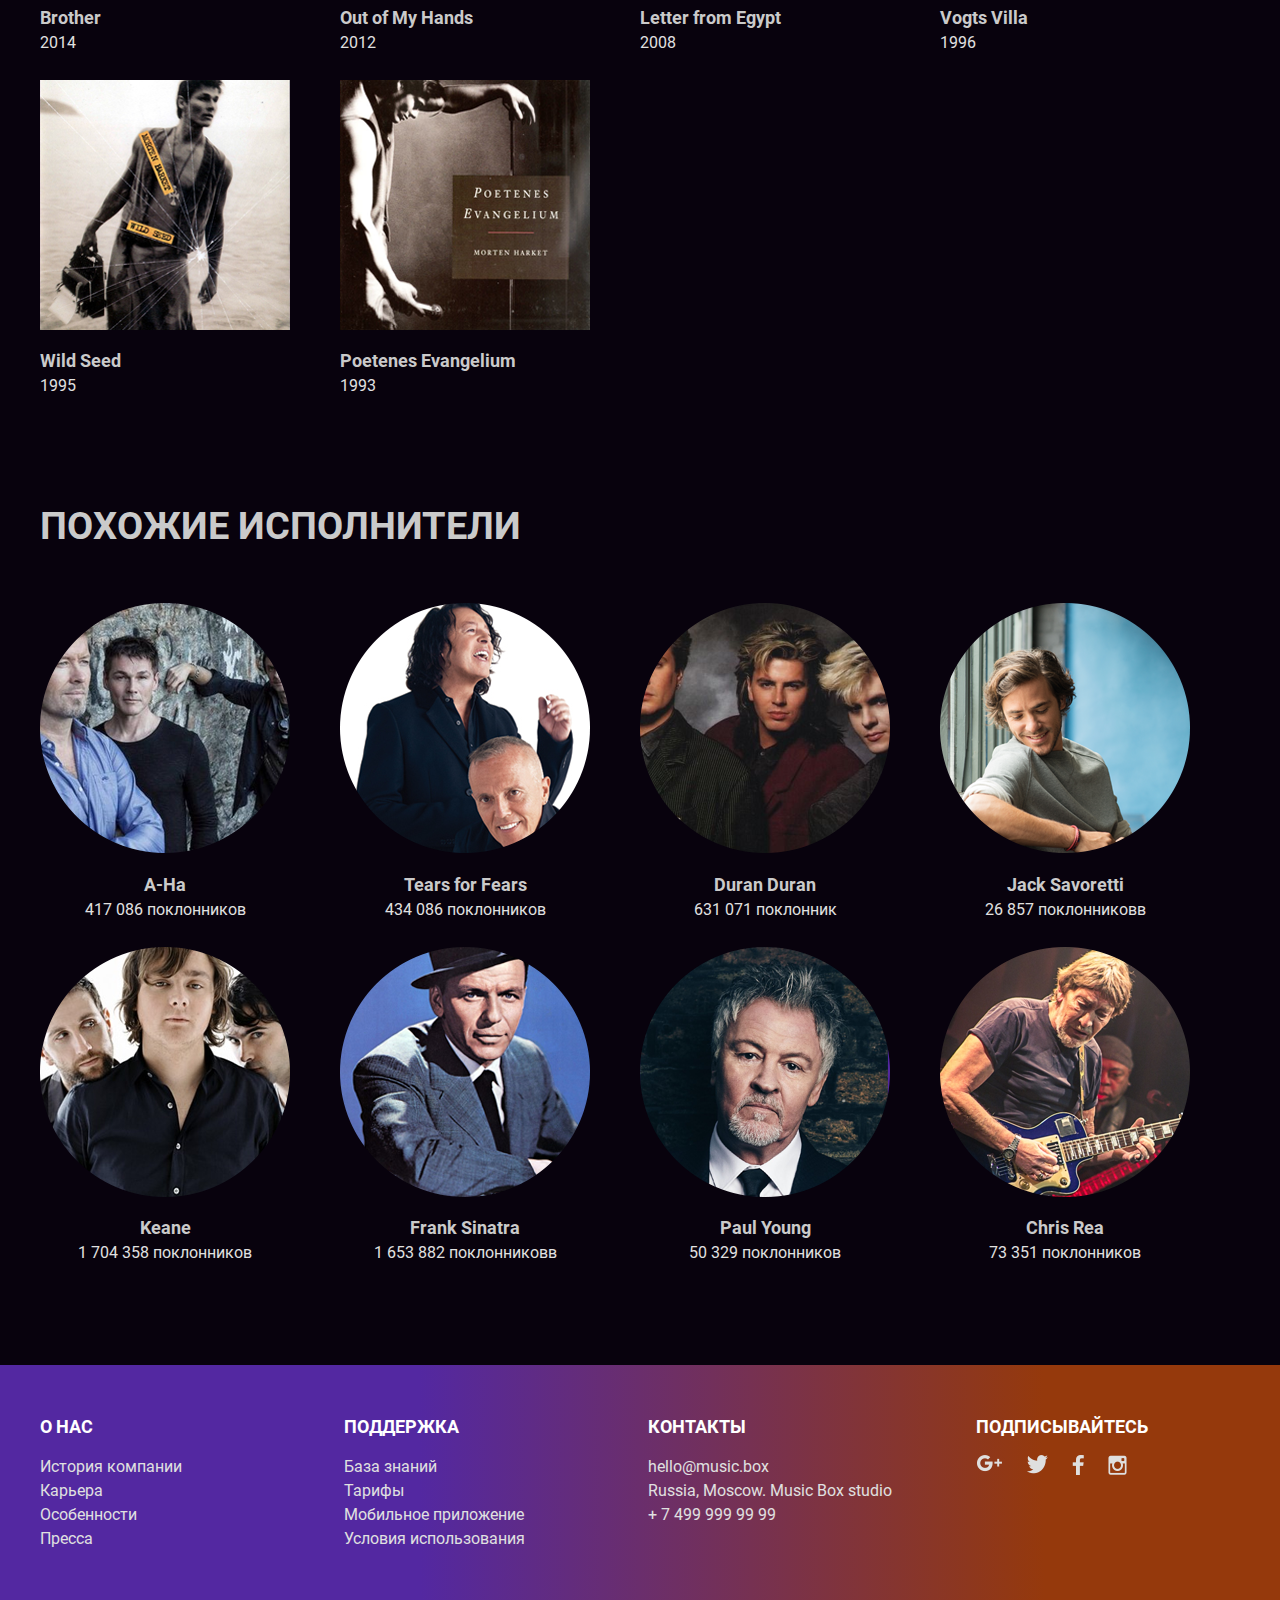
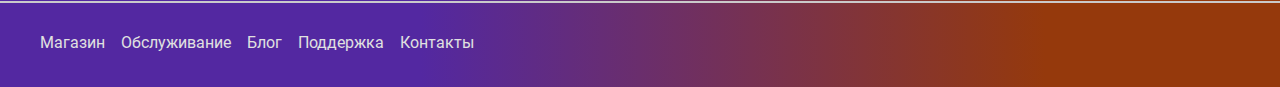
==== commit 03ae0ee1: "залупа" ====
--- a/src/artist.html
+++ b/src/artist.html
@@ -43,8 +43,8 @@
                 </div>
             </div>
         </section>
-        <section id="page-popular-track" class="page-popular-track">
-            <div class="content">
+        <section class="page-popular-track">
+            <div id="page-popular-track" class="content">
                 <h1 class="popular-track__title">Популярные треки</h1>
                 <div class="popular-track__tracks">
                     <div class="popular-track__track">
@@ -100,8 +100,8 @@
                 </div>
             </div>
         </section>
-        <section id="page-discography" class="page-discography">
-            <div class="content">
+        <section class="page-discography">
+            <div id="page-discography" class="content">
                 <h1 class="discography__title">Дискография</h1>
                 <div class="discography__albums">
                     <div class="discography__album">
@@ -137,8 +137,8 @@
                 </div>
             </div>
         </section>
-        <section id="page-similar" class="page-similar">
-            <div class="content">
+        <section class="page-similar">
+            <div id="page-similar" class="content">
                 <h1 class="similar__title">Похожие исполнители</h1>
                 <div class="similar__artists">
                     <div class="similar__artist">
--- a/src/scss/header.css
+++ b/src/scss/header.css
@@ -88,7 +88,6 @@
   .nav__li {
     padding: 0;
     margin: 0;
-    margin-bottom: 3px;
   }
   .nav__link {
     padding: 0;
--- a/src/scss/artist.css
+++ b/src/scss/artist.css
@@ -66,8 +66,9 @@
 @media (max-width: 650px) {
   .artist__title {
     font-size: 30px;
+    line-height: 45px;
     margin-top: 25px;
-    margin-bottom: 0;
+    margin-bottom: 16px;
   }
   .artist__btns {
     flex-direction: column;
--- a/src/scss/page-popular-track.css
+++ b/src/scss/page-popular-track.css
@@ -7,6 +7,7 @@
 .popular-track__title {
   font-size: 38px;
   margin-bottom: 48px;
+  line-height: 57px;
 }
 .popular-track__tracks {
   display: flex;
@@ -59,6 +60,6 @@
 @media (max-width: 650px) {
   .popular-track__title {
     font-size: 18px;
-    margin: 0;
+    line-height: 27px;
   }
 }/*# sourceMappingURL=page-popular-track.css.map */--- a/src/scss/page-discography.css
+++ b/src/scss/page-discography.css
@@ -7,6 +7,7 @@
 .discography__title {
   font-size: 38px;
   margin-bottom: 48px;
+  line-height: 57px;
 }
 .discography__albums {
   display: flex;
@@ -23,12 +24,13 @@
 }
 .discography__album-title {
   margin: 0;
-  margin-top: 18px;
+  margin-top: 10.2px;
   font-size: 18px;
   font-weight: 700;
 }
 .discography__album-year {
   font-size: 16px;
+  color: #e0e0e0;
 }
 
 @media (max-width: 1220px) {
@@ -38,8 +40,8 @@
 }
 @media (max-width: 650px) {
   .discography__title {
-    margin: 0;
     font-size: 18px;
+    line-height: 27px;
   }
   .discography__album {
     width: 137px;
--- a/src/scss/page-similar.css
+++ b/src/scss/page-similar.css
@@ -6,6 +6,7 @@
 .similar__title {
   font-size: 38px;
   margin-bottom: 48px;
+  line-height: 57px;
 }
 .similar__artists {
   display: flex;
@@ -18,13 +19,12 @@
   text-align: center;
 }
 .similar__artist-img {
-  border-radius: 50%;
   height: 250px;
   width: 250px;
 }
 .similar__artist-name {
   margin: 0;
-  margin-top: 18px;
+  margin-top: 10.2px;
   font-size: 18px;
   font-weight: 700;
 }
@@ -40,7 +40,7 @@
 }
 @media (max-width: 650px) {
   .similar__title {
-    margin: 0;
+    line-height: 27px;
     font-size: 18px;
   }
   .similar__artist {
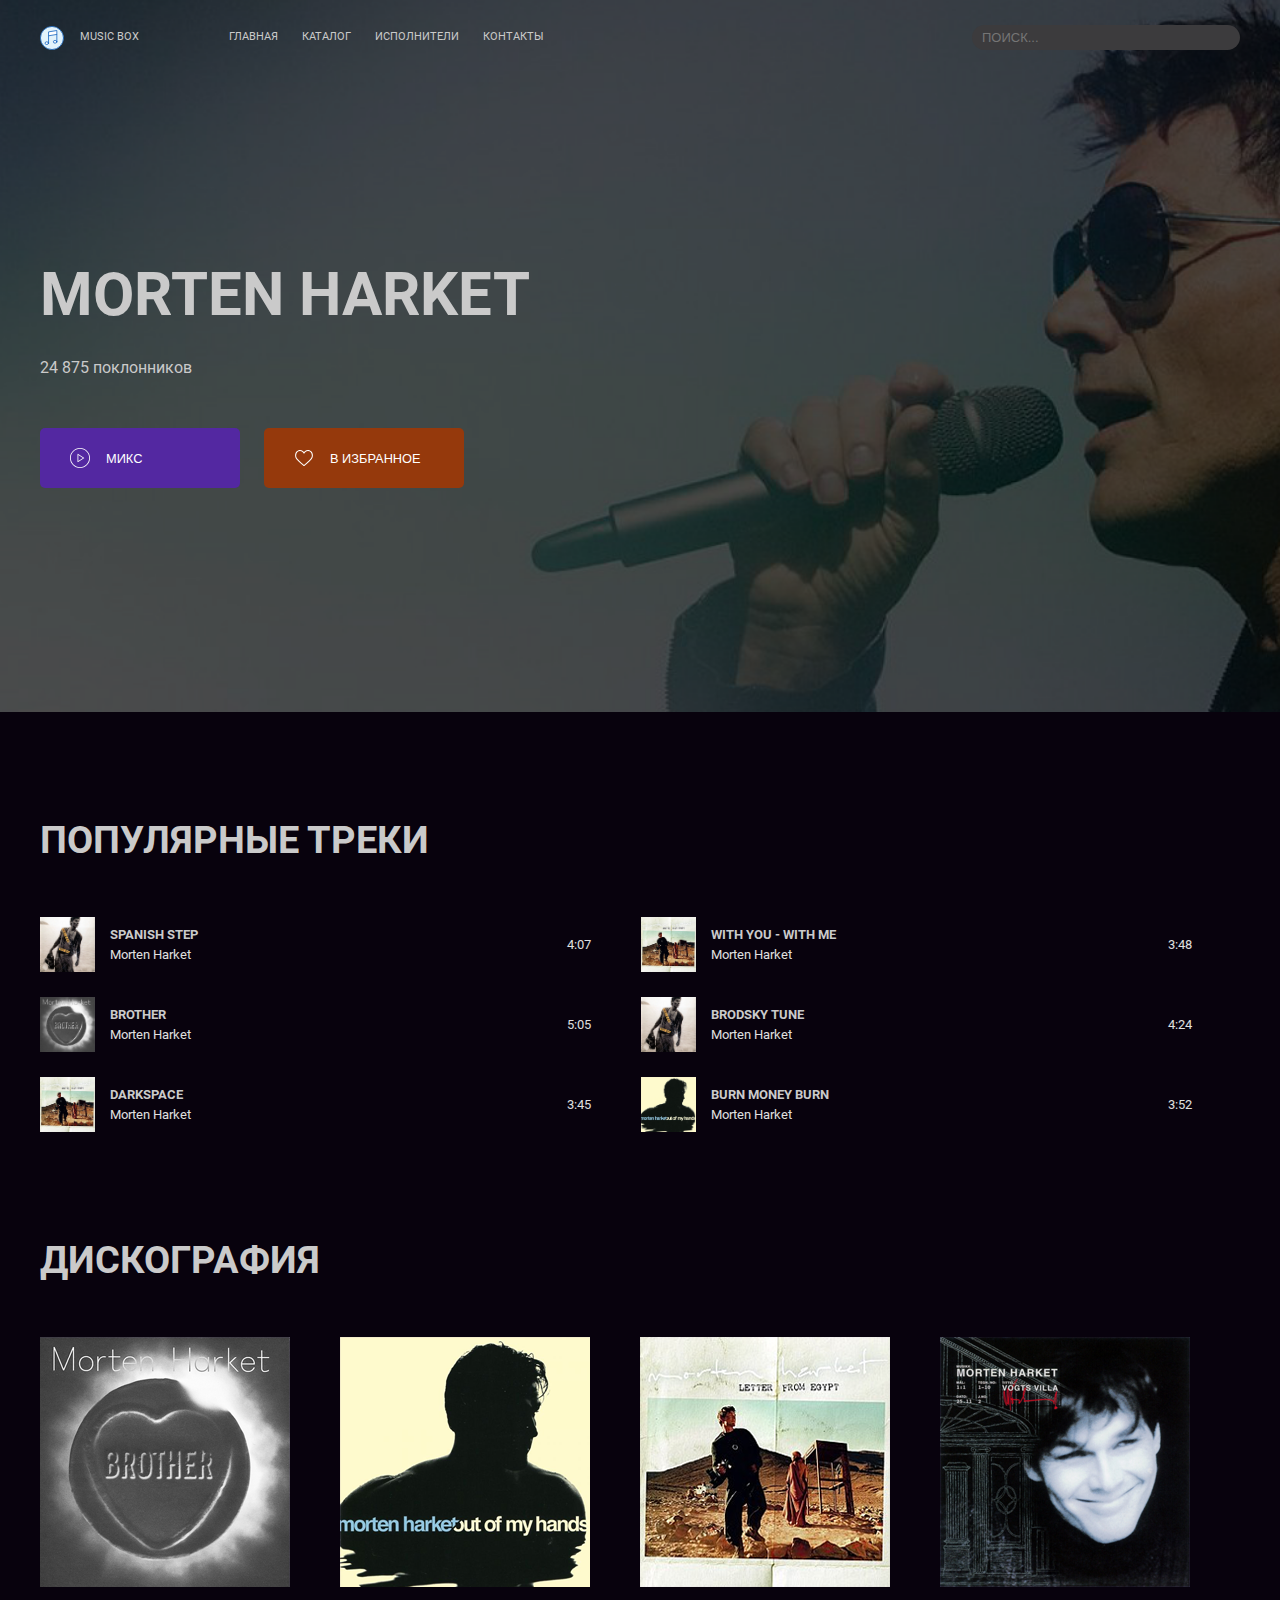
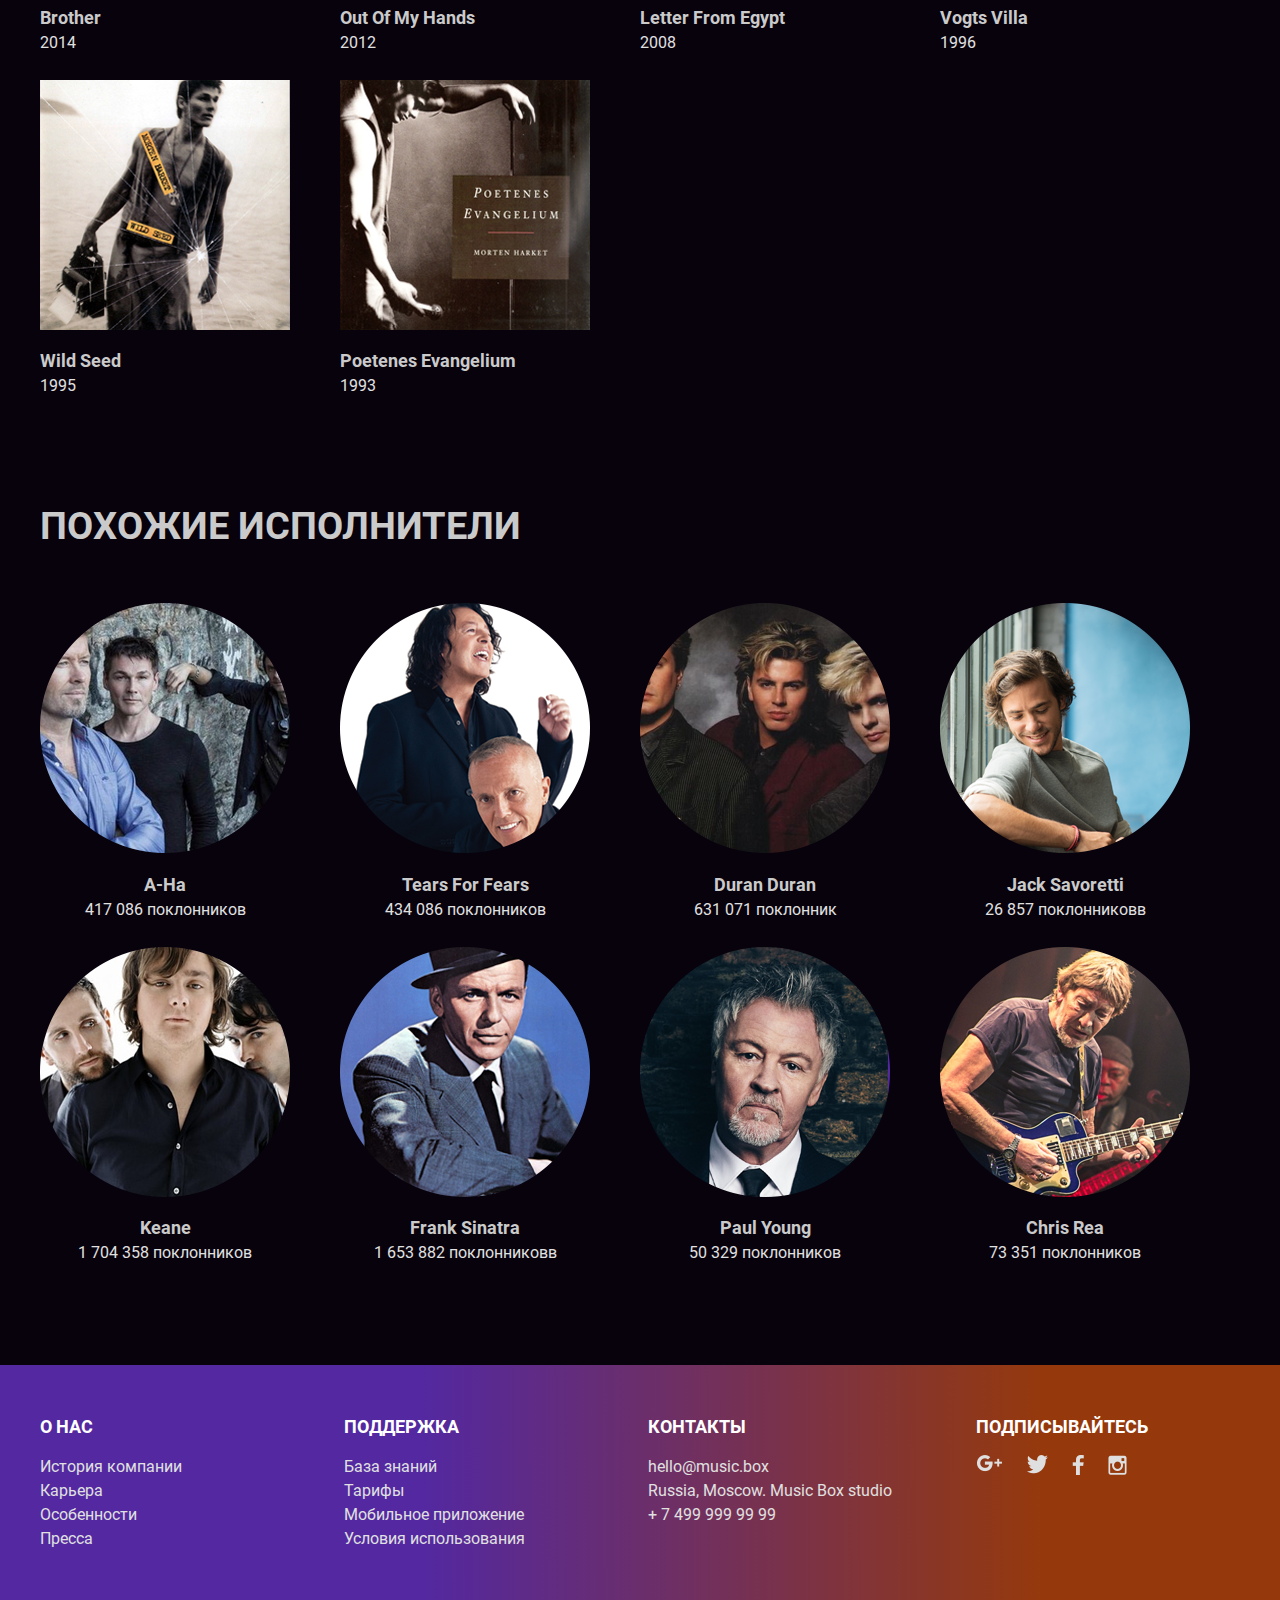
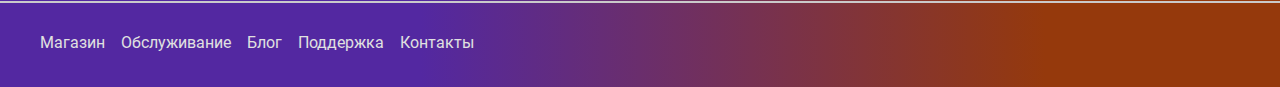
==== commit e90303f2: "Add files via upload" ====
--- a/src/artist.html
+++ b/src/artist.html
@@ -43,9 +43,10 @@
                 </div>
             </div>
         </section>
-        <section class="page-popular-track">
-            <div id="page-popular-track" class="content">
-                <h1 class="popular-track__title">Популярные треки</h1>
+        <div class="container">
+            <section id="page-popular-track" class="page-popular-track">
+                <!-- <div id="page-popular-track" class="content"> -->
+                <h2 class="popular-track__title">Популярные треки</h2>
                 <div class="popular-track__tracks">
                     <div class="popular-track__track">
                         <img src="images\Wild Seed.png" alt="Wild Seed" class="popular-track__track-img">
@@ -98,11 +99,13 @@
                         <p class="popular-track__track-time">3:52</p>
                     </div>
                 </div>
-            </div>
-        </section>
-        <section class="page-discography">
-            <div id="page-discography" class="content">
-                <h1 class="discography__title">Дискография</h1>
+                <!-- </div> -->
+            </section>
+        </div>
+        <div class="container">
+            <section id="page-discography" class="page-discography">
+                <!-- <div id="page-discography" class="content"> -->
+                <h2 class="discography__title">Дискография</h2>
                 <div class="discography__albums">
                     <div class="discography__album">
                         <img src="images\Brother.png" alt="Brother" class="discography__album-img">
@@ -130,16 +133,19 @@
                         <p class="discography__album-year">1995</p>
                     </div>
                     <div class="discography__album">
-                        <img src="images\Poetenes Evangelium.png" alt="Poetenes Evangelium" class="discography__album-img">
+                        <img src="images\Poetenes Evangelium.png" alt="Poetenes Evangelium"
+                            class="discography__album-img">
                         <h3 class="discography__album-title">Poetenes Evangelium</h3>
                         <p class="discography__album-year">1993</p>
                     </div>
                 </div>
-            </div>
-        </section>
-        <section class="page-similar">
-            <div id="page-similar" class="content">
-                <h1 class="similar__title">Похожие исполнители</h1>
+                <!-- </div> -->
+            </section>
+        </div>
+        <div class="container">
+            <section id="page-similar" class="page-similar">
+                <!-- <div id="page-similar" class="content"> -->
+                <h2 class="similar__title">Похожие исполнители</h2>
                 <div class="similar__artists">
                     <div class="similar__artist">
                         <img src="images\A-ha.png" alt="A-ha" class="similar__artist-img">
@@ -182,8 +188,9 @@
                         <p class="similar__artist-subs">73 351 поклонников</p>
                     </div>
                 </div>
-            </div>
-        </section>
+                <!-- </div> -->
+            </section>
+        </div>
     </main>
     <footer class="bg-gradient">
         <div class="footer">
--- a/src/scss/header.css
+++ b/src/scss/header.css
@@ -123,18 +123,20 @@
   margin: 0 auto;
 }
 .hero__text {
-  margin-bottom: 31px;
+  font-size: 16px;
+  line-height: 24px;
+  margin-bottom: 17px;
 }
 
 .content {
-  max-width: 1200px;
+  width: 1200px;
   margin: 200px auto;
   text-align: center;
 }
 
 .form__input {
-  min-width: 258px;
-  min-height: 50px;
+  width: 248px;
+  height: 46px;
   padding: 0;
   padding-left: 20px;
   margin: 0;
@@ -143,6 +145,9 @@
   border-radius: 3px;
   background: none;
   color: #fff;
+}
+.form__first {
+  margin-right: 20px;
 }
 
 .btn {
@@ -154,7 +159,7 @@
   cursor: pointer;
 }
 .btn__green {
-  width: 100%;
+  width: 570px;
   border: none;
   background-color: #34c176;
 }
@@ -169,7 +174,6 @@
   .content {
     width: 100%;
     margin: 250px 0 200px 0;
-    margin-right: 20px;
   }
 }
 @media (max-width: 650px) {
@@ -179,6 +183,7 @@
   }
   .hero__subtitle {
     font-size: 18px;
+    line-height: 27px;
     margin-bottom: 16px;
   }
   .hero__text {
@@ -186,6 +191,15 @@
     margin-bottom: 16px;
   }
   .form__input {
-    width: 100%;
+    width: 93.7%;
+    height: 46px;
+  }
+  .form__first {
+    margin-right: 0;
+  }
+  .btn__green {
+    font-size: 13.3px;
+    line-height: 15px;
+    width: 374px;
   }
 }/*# sourceMappingURL=header.css.map */--- a/src/scss/artist.css
+++ b/src/scss/artist.css
@@ -16,7 +16,7 @@
 .artist__btn {
   display: flex;
   align-items: center;
-  max-width: 200px;
+  width: 200px;
   padding: 20px 30px;
   font-size: 12.8px;
   text-transform: uppercase;
--- a/src/scss/page-popular-track.css
+++ b/src/scss/page-popular-track.css
@@ -1,6 +1,12 @@
-.page-popular-track .content {
+.container {
   margin: 0 auto;
-  margin-top: 100px;
+}
+
+.page-popular-track {
+  padding: 0 20px;
+  padding-top: 100px;
+  margin: 0 auto;
+  max-width: 1200px;
   text-align: left;
 }
 
@@ -52,6 +58,8 @@
 @media (max-width: 1220px) {
   .page-popular-track {
     padding: 0 20px;
+    margin: 0;
+    padding-top: 100px;
   }
   .popular-track__track {
     width: 100%;
--- a/src/scss/page-discography.css
+++ b/src/scss/page-discography.css
@@ -1,7 +1,14 @@
+.page-discography {
+  padding: 0 20px;
+  padding-top: 100px;
+  margin: 0 auto;
+  max-width: 1200px;
+  text-align: left;
+}
+
 .page-discography .content {
   margin: 0 auto;
-  margin-top: 100px;
-  text-align: left;
+  padding-top: 100px;
 }
 
 .discography__title {
@@ -27,6 +34,7 @@
   margin-top: 10.2px;
   font-size: 18px;
   font-weight: 700;
+  text-transform: capitalize;
 }
 .discography__album-year {
   font-size: 16px;
@@ -36,6 +44,8 @@
 @media (max-width: 1220px) {
   .page-discography {
     padding: 0 20px;
+    margin: 0;
+    padding-top: 100px;
   }
 }
 @media (max-width: 650px) {
--- a/src/scss/page-similar.css
+++ b/src/scss/page-similar.css
@@ -1,5 +1,7 @@
-.page-similar .content {
-  margin: 100px auto;
+.page-similar {
+  padding: 100px 20px;
+  margin: 0 auto;
+  max-width: 1200px;
   text-align: left;
 }
 
@@ -27,6 +29,7 @@
   margin-top: 10.2px;
   font-size: 18px;
   font-weight: 700;
+  text-transform: capitalize;
 }
 .similar__artist-subs {
   font-size: 16px;
@@ -36,6 +39,9 @@
 @media (max-width: 1220px) {
   .page-similar {
     padding: 0 20px;
+    padding-top: 100px;
+    margin: 0;
+    margin-bottom: 100px;
   }
 }
 @media (max-width: 650px) {
